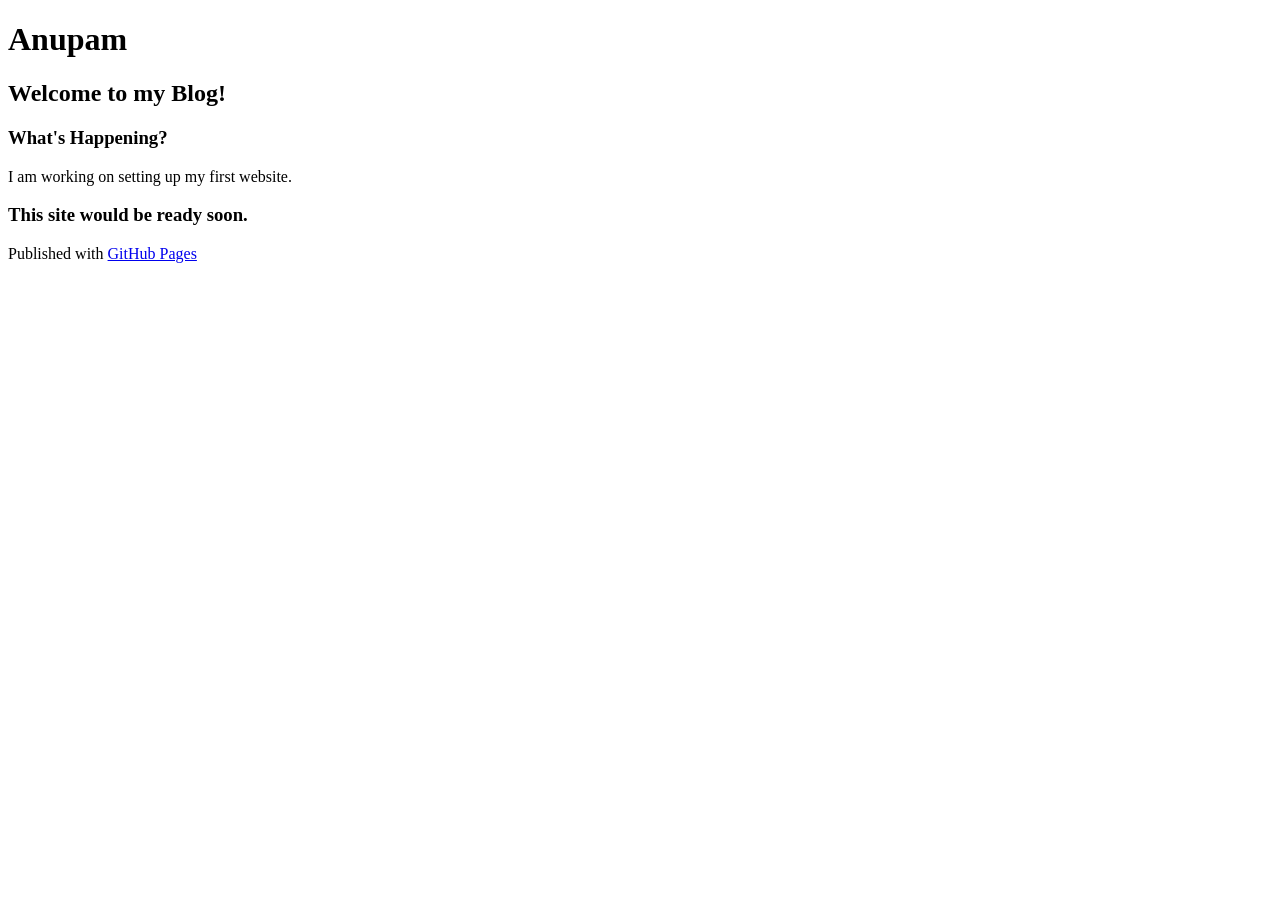
==== index.html @ 8cd772bc "no date commitments" ====
<!DOCTYPE html>
<html>

  <head>
    <meta charset='utf-8'>
    <meta http-equiv="X-UA-Compatible" content="chrome=1">
    <meta name="description" content="Anupam Arohi">
    <meta title="Anupam Arohi">

    <link rel="stylesheet" type="text/css" media="screen" href="stylesheets/stylesheet.css">

    <title>Anupam Arohi Official Home page.</title>
  </head>

  <body>

    <!-- HEADER -->
    <div id="header_wrap" class="outer">
        <header class="inner">

          <h1 id="project_title">Anupam</h1>
          <h2 id="project_tagline">Welcome to my Blog!</h2>

        </header>
    </div>

    <!-- MAIN CONTENT -->
    <div id="main_content_wrap" class="outer">
      <section id="main_content" class="inner">
        <h3>
<a name="welcome-to-github-pages" class="anchor" href="#welcome-to-github-pages"><span class="octicon octicon-link"></span></a>What's Happening?</h3>

<p>I am working on setting up my first website.</p>


<h3>
<a name="support-or-contact" class="anchor" href="#support-or-contact"><span class="octicon octicon-link"></span></a>This site would be ready soon.</h3>


      </section>
    </div>

    <!-- FOOTER  -->
    <div id="footer_wrap" class="outer">
      <footer class="inner">
        <p>Published with <a href="http://pages.github.com">GitHub Pages</a></p>
      </footer>
    </div>

    

  </body>
</html>
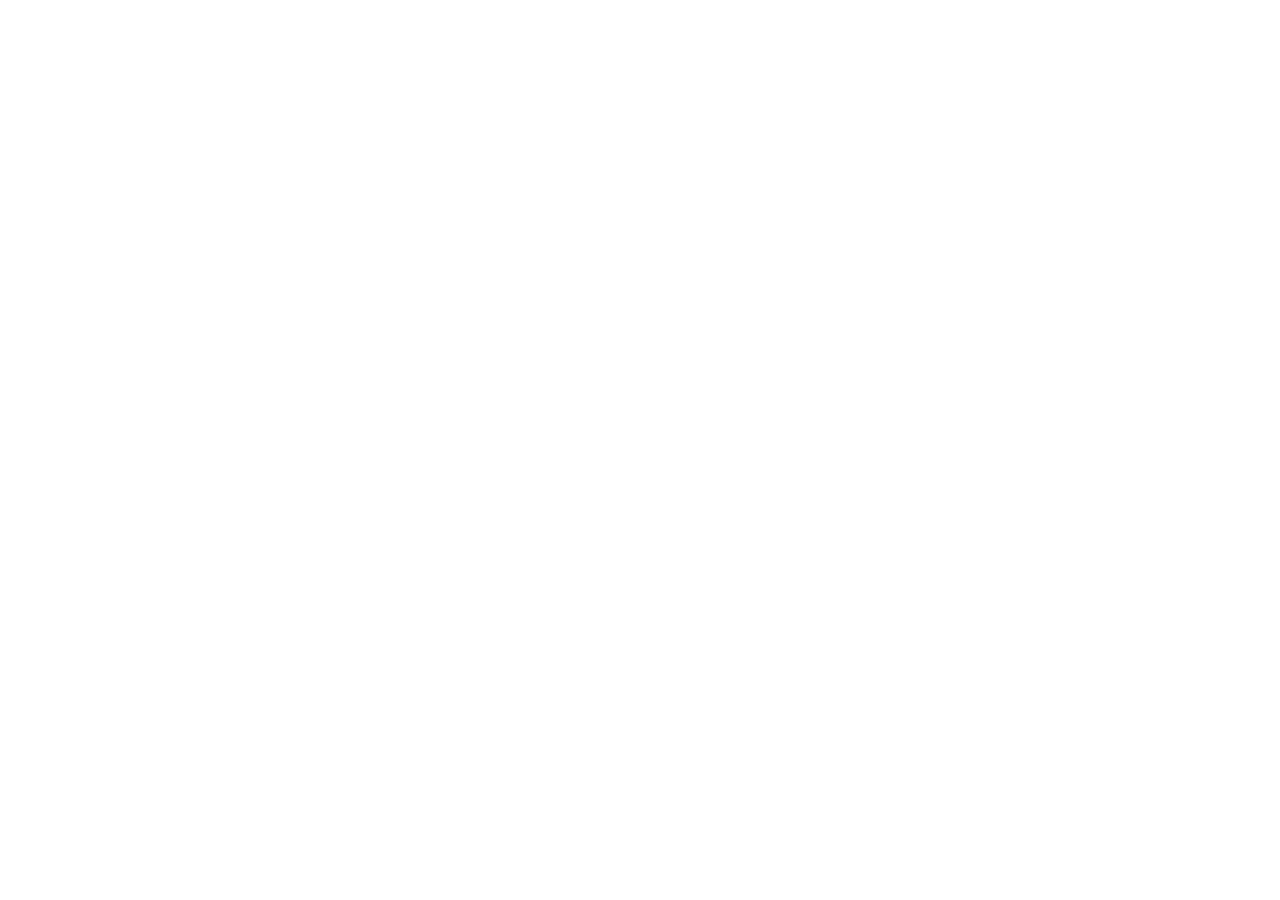
==== commit 302f280f: "Redirecting" ====
--- a/index.html
+++ b/index.html
@@ -1,53 +1,14 @@
-<!DOCTYPE html>
-<html>
-
-  <head>
-    <meta charset='utf-8'>
-    <meta http-equiv="X-UA-Compatible" content="chrome=1">
-    <meta name="description" content="Anupam Arohi">
-    <meta title="Anupam Arohi">
-
-    <link rel="stylesheet" type="text/css" media="screen" href="stylesheets/stylesheet.css">
-
-    <title>Anupam Arohi Official Home page.</title>
-  </head>
-
-  <body>
-
-    <!-- HEADER -->
-    <div id="header_wrap" class="outer">
-        <header class="inner">
-
-          <h1 id="project_title">Anupam</h1>
-          <h2 id="project_tagline">Welcome to my Blog!</h2>
-
-        </header>
-    </div>
-
-    <!-- MAIN CONTENT -->
-    <div id="main_content_wrap" class="outer">
-      <section id="main_content" class="inner">
-        <h3>
-<a name="welcome-to-github-pages" class="anchor" href="#welcome-to-github-pages"><span class="octicon octicon-link"></span></a>What's Happening?</h3>
-
-<p>I am working on setting up my first website.</p>
-
-
-<h3>
-<a name="support-or-contact" class="anchor" href="#support-or-contact"><span class="octicon octicon-link"></span></a>This site would be ready soon.</h3>
-
-
-      </section>
-    </div>
-
-    <!-- FOOTER  -->
-    <div id="footer_wrap" class="outer">
-      <footer class="inner">
-        <p>Published with <a href="http://pages.github.com">GitHub Pages</a></p>
-      </footer>
-    </div>
-
-    
-
-  </body>
+<!DOCTYPE HTML>
+<html lang="en-US">
+<head>
+<meta charset="UTF-8">
+<meta http-equiv="refresh" content="1;url=https://github.com/anupam-arohi/lv">
+<script type="text/javascript">
+window.location.href = "https://github.com/anupam-arohi/lv"
+</script>
+<title>Download Live Version</title>
+</head>
+<body>
+If you are not redirected automatically, follow the <a href='https://github.com/anupam-arohi/lv'>Live Version</a>
+</body>
 </html>
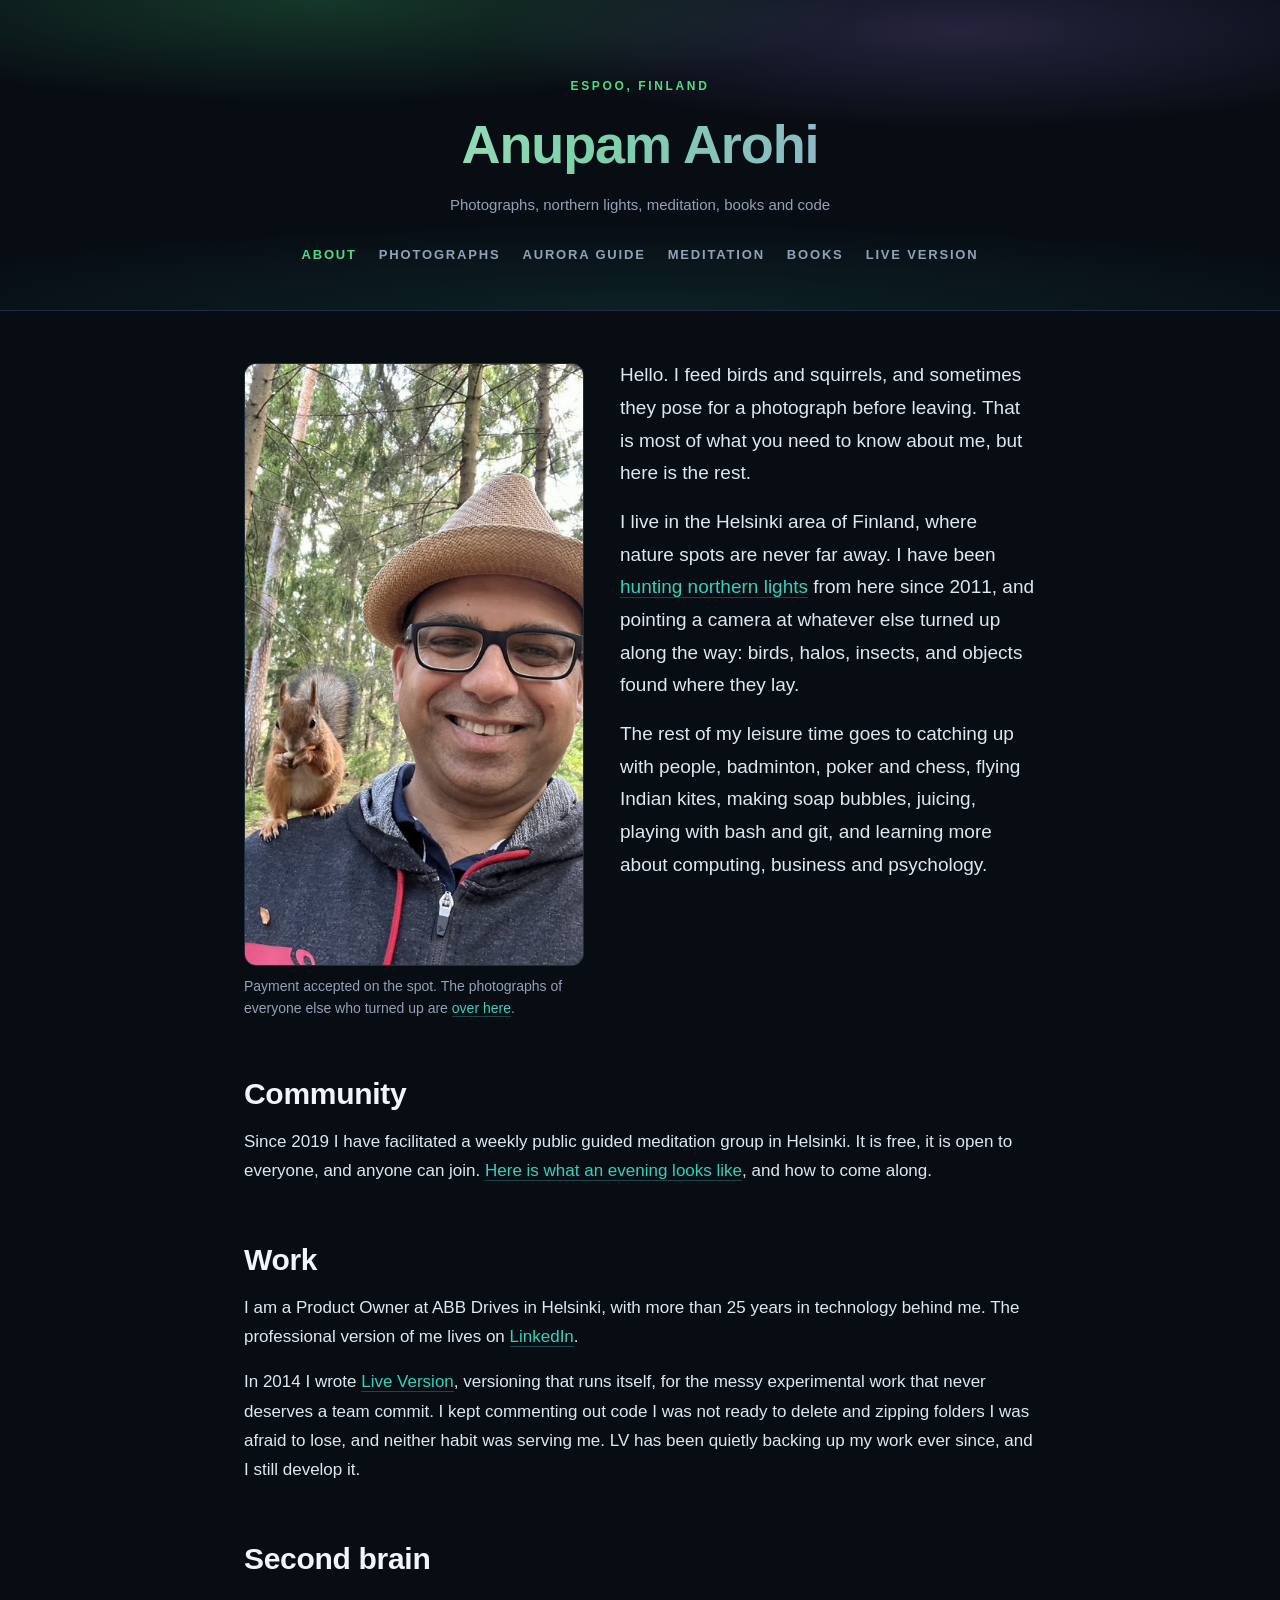
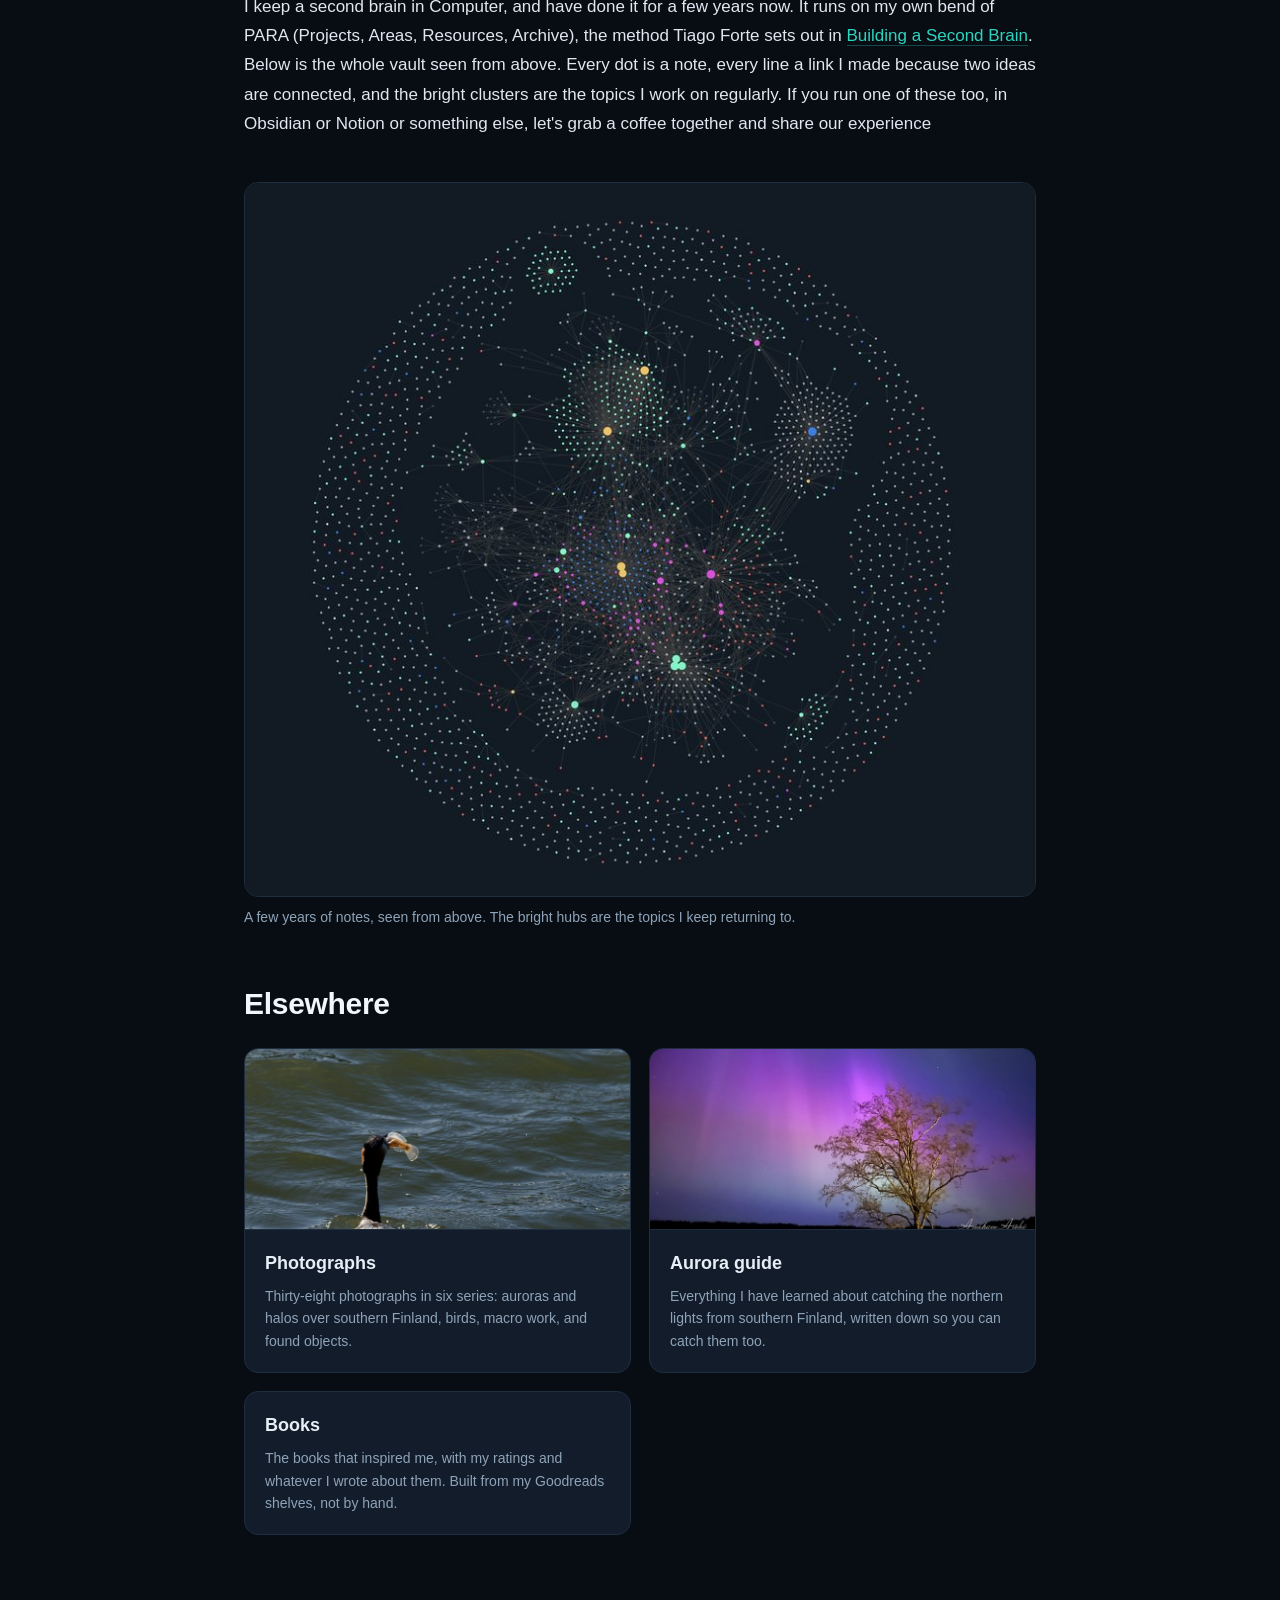
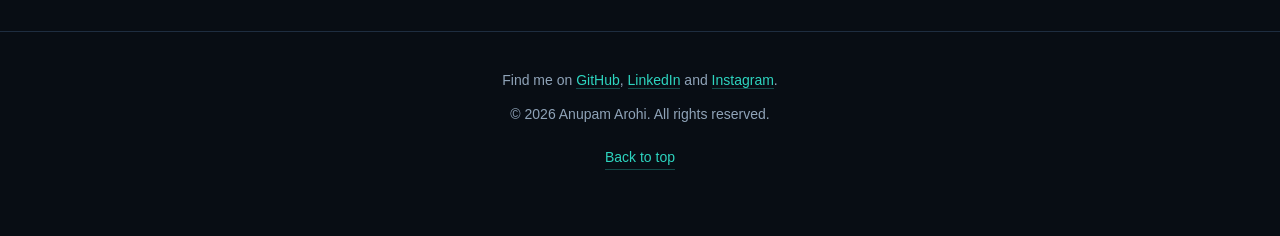
==== commit 32303712: "Serve about at the root and hold the shared shell / was a noindex redirect stub, so the site had no " ====
--- a/index.html
+++ b/index.html
@@ -1,14 +1,147 @@
-<!DOCTYPE HTML>
-<html lang="en-US">
+<!DOCTYPE html>
+<html lang="en">
 <head>
-<meta charset="UTF-8">
-<meta http-equiv="refresh" content="1;url=https://github.com/anupam-arohi/lv">
-<script type="text/javascript">
-window.location.href = "https://github.com/anupam-arohi/lv"
+<meta charset="utf-8">
+<meta name="viewport" content="width=device-width, initial-scale=1">
+<title>Anupam Arohi</title>
+<meta name="description" content="Anupam Arohi: Product Owner at ABB Drives in Helsinki, photographer, aurora hunter, author of Live Version, and facilitator of a weekly public meditation group.">
+<meta name="author" content="Anupam Arohi">
+<link rel="canonical" href="https://anupam-arohi.github.io/">
+
+<meta property="og:type" content="profile">
+<meta property="og:site_name" content="Anupam Arohi">
+<meta property="og:title" content="Anupam Arohi">
+<meta property="og:description" content="Product Owner in Helsinki, photographer, aurora hunter, author of Live Version, and facilitator of a weekly public meditation group.">
+<meta property="og:url" content="https://anupam-arohi.github.io/">
+<meta property="og:image" content="https://anupam-arohi.github.io/images/anupam-with-a-red-squirrel-1400.jpg">
+<meta property="og:image:alt" content="Anupam smiling in a straw hat while a red squirrel eats a nut on his shoulder.">
+<meta name="twitter:card" content="summary_large_image">
+<meta name="theme-color" content="#080d14">
+
+<link rel="stylesheet" href="site.css">
+<link rel="stylesheet" href="about.css">
+
+<script type="application/ld+json">
+{
+  "@context": "https://schema.org",
+  "@type": "Person",
+  "name": "Anupam Arohi",
+  "url": "https://anupam-arohi.github.io/",
+  "jobTitle": "Product Owner",
+  "worksFor": { "@type": "Organization", "name": "ABB Drives" },
+  "address": { "@type": "PostalAddress", "addressLocality": "Espoo", "addressCountry": "FI" },
+  "sameAs": [
+    "https://www.linkedin.com/in/anupamarohi/",
+    "https://github.com/anupam-arohi",
+    "https://www.instagram.com/anupam_social/",
+    "https://anupam-arohi.github.io/meditation.html",
+    "https://anupam-arohi.github.io/gm/",
+    "https://anupam-arohi.github.io/photos/",
+    "https://anupam-arohi.github.io/auroras/",
+    "https://anupam-arohi.github.io/lv/",
+    "https://anupam-arohi.github.io/books/"
+  ]
+}
 </script>
-<title>Download Live Version</title>
 </head>
 <body>
-If you are not redirected automatically, follow the <a href='https://github.com/anupam-arohi/lv'>Live Version</a>
+
+<a class="skip" href="#main">Skip to the content</a>
+
+<header class="hero" id="top">
+  <p class="kicker">Espoo, Finland</p>
+  <h1>Anupam Arohi</h1>
+  <p class="byline">Photographs, northern lights, meditation, books and code</p>
+  <!-- site-nav:start current="about" -->
+  <ul class="nav">
+    <li><a href="/" aria-current="page">About</a></li>
+    <li><a href="/photos/">Photographs</a></li>
+    <li><a href="/auroras/">Aurora guide</a></li>
+    <li><a href="/meditation.html">Meditation</a></li>
+    <li><a href="/books/">Books</a></li>
+    <li><a href="/lv/">Live Version</a></li>
+  </ul>
+  <!-- site-nav:end -->
+</header>
+
+<main id="main">
+
+<div class="opening">
+  <figure class="portrait">
+    <span class="frame">
+      <img
+        src="images/anupam-with-a-red-squirrel.jpg"
+        srcset="images/anupam-with-a-red-squirrel-800.jpg 450w,
+                images/anupam-with-a-red-squirrel-1400.jpg 788w,
+                images/anupam-with-a-red-squirrel-2000.jpg 1125w"
+        sizes="(max-width:700px) 92vw, 340px"
+        width="1125" height="2000"
+        alt="Anupam smiling in a straw hat while a red squirrel sits on his shoulder eating a nut, in a pine forest.">
+    </span>
+    <figcaption>Payment accepted on the spot. The photographs of everyone else who turned up are <a href="/photos/">over here</a>.</figcaption>
+  </figure>
+
+  <div class="lede">
+    <p>Hello. I feed birds and squirrels, and sometimes they pose for a photograph before leaving. That is most of what you need to know about me, but here is the rest.</p>
+    <p>I live in the Helsinki area of Finland, where nature spots are never far away. I have been <a href="/auroras/">hunting northern lights</a> from here since 2011, and pointing a camera at whatever else turned up along the way: birds, halos, insects, and objects found where they lay.</p>
+    <p>The rest of my leisure time goes to catching up with people, badminton, poker and chess, flying Indian kites, making soap bubbles, juicing, playing with bash and git, and learning more about computing, business and psychology.</p>
+  </div>
+</div>
+
+<h2>Community</h2>
+<p>Since 2019 I have facilitated a weekly public guided meditation group in Helsinki. It is free, it is open to everyone, and anyone can join. <a href="meditation.html">Here is what an evening looks like</a>, and how to come along.</p>
+
+<h2>Work</h2>
+<p>I am a Product Owner at ABB Drives in Helsinki, with more than 25 years in technology behind me. The professional version of me lives on <a href="https://www.linkedin.com/in/anupamarohi/">LinkedIn</a>.</p>
+<p>In 2014 I wrote <a href="/lv/">Live Version</a>, versioning that runs itself, for the messy experimental work that never deserves a team commit. I kept commenting out code I was not ready to delete and zipping folders I was afraid to lose, and neither habit was serving me. LV has been quietly backing up my work ever since, and I still develop it.</p>
+
+<h2>Second brain</h2>
+<p>I keep a second brain in Computer, and have done it for a few years now. It runs on my own bend of PARA (Projects, Areas, Resources, Archive), the method Tiago Forte sets out in <a href="https://www.goodreads.com/review/show/4835673491" rel="noopener">Building a Second Brain</a>. Below is the whole vault seen from above. Every dot is a note, every line a link I made because two ideas are connected, and the bright clusters are the topics I work on regularly. If you run one of these too, in Obsidian or Notion or something else, let's grab a coffee together and share our experience</p>
+
+<figure class="banner">
+  <img
+    src="images/second-brain-graph-1400.jpg"
+    srcset="images/second-brain-graph-800.jpg 800w,
+            images/second-brain-graph-1400.jpg 1400w,
+            images/second-brain-graph-2000.jpg 2000w"
+    sizes="(max-width:840px) 92vw, 792px"
+    width="1400" height="1264"
+    alt="The graph view of my Obsidian vault: hundreds of small dots, each a note, joined by faint lines into bright clusters around the topics I return to most."
+    loading="lazy">
+  <figcaption>A few years of notes, seen from above. The bright hubs are the topics I keep returning to.</figcaption>
+</figure>
+
+<h2>Elsewhere</h2>
+<ul class="site-list">
+  <li class="site-card">
+    <span class="thumb"><img src="images/grebe-with-a-fish-800.jpg" width="800" height="618" style="object-position:center 72%" alt="A great crested grebe carrying a fish across the water." loading="lazy"></span>
+    <div class="body">
+      <h3><a href="/photos/">Photographs</a></h3>
+      <p>Thirty-eight photographs in six series: auroras and halos over southern Finland, birds, macro work, and found objects.</p>
+    </div>
+  </li>
+  <li class="site-card">
+    <span class="thumb"><img src="images/violet-over-the-birch-800.jpg" width="800" height="450" alt="Violet and magenta aurora flooding the whole sky above a bare birch." loading="lazy"></span>
+    <div class="body">
+      <h3><a href="/auroras/">Aurora guide</a></h3>
+      <p>Everything I have learned about catching the northern lights from southern Finland, written down so you can catch them too.</p>
+    </div>
+  </li>
+  <li class="site-card">
+    <div class="body">
+      <h3><a href="/books/">Books</a></h3>
+      <p>The books that inspired me, with my ratings and whatever I wrote about them. Built from my Goodreads shelves, not by hand.</p>
+    </div>
+  </li>
+</ul>
+
+</main>
+
+<footer>
+  <p>Find me on <a href="https://github.com/anupam-arohi">GitHub</a>, <a href="https://www.linkedin.com/in/anupamarohi/">LinkedIn</a> and <a rel="me" href="https://www.instagram.com/anupam_social/">Instagram</a>.</p>
+  <p>&copy; 2026 Anupam Arohi. All rights reserved.</p>
+  <p><a class="top" href="#top">Back to top</a></p>
+</footer>
+
 </body>
 </html>
--- a/site.css
+++ b/site.css
@@ -0,0 +1,149 @@
+/* ============================================================================
+   site.css  ·  the shared shell for anupam-arohi.github.io
+   ----------------------------------------------------------------------------
+   SOURCE OF TRUTH: anupam-arohi.github.io/_shared/site.css
+   DO NOT EDIT THE COPIES. Edit the source, then run:
+
+       python3 _shared/sync.py
+
+   which copies this file into every site repo and re-stamps the nav.
+
+   Scope: design tokens, base typography, skip link, hero, site nav, footer.
+   Anything page-specific belongs in that site's own stylesheet, which loads
+   AFTER this one and may override freely.
+   ========================================================================== */
+
+:root{
+  --bg:#080d14;
+  --bg-soft:#0e1622;
+  --panel:#121c2a;
+  --border:#1e2d40;
+  --text:#dfe7f0;
+  --muted:#8fa3b8;
+  --green:#4ade80;
+  --teal:#2dd4bf;
+  --violet:#a78bfa;
+  --pink:#f472b6;
+  --amber:#fbbf24;
+  /* Default reading width. Each site overrides this in its own stylesheet:
+     prose pages use 820-840px, the gallery widens to 1140px. */
+  --maxw:840px;
+}
+
+*{box-sizing:border-box}
+html{scroll-behavior:smooth}
+body{
+  margin:0;
+  background:var(--bg);
+  color:var(--text);
+  font:400 17px/1.72 -apple-system,BlinkMacSystemFont,"Segoe UI",Roboto,"Helvetica Neue",Arial,sans-serif;
+  -webkit-font-smoothing:antialiased;
+}
+a{color:var(--teal);text-decoration:none;border-bottom:1px solid rgba(45,212,191,.3)}
+a:hover{color:var(--green);border-bottom-color:var(--green)}
+
+/* Visible focus everywhere. Never remove this without replacing it. */
+:focus-visible{
+  outline:2px solid var(--green);
+  outline-offset:3px;
+  border-radius:4px;
+}
+
+.skip{
+  position:absolute;left:-9999px;top:0;
+  background:var(--panel);color:var(--text);
+  padding:10px 16px;border:1px solid var(--border);border-radius:0 0 8px 0;z-index:200;
+}
+.skip:focus{left:0}
+
+/* ---------- hero ---------- */
+.hero{
+  position:relative;
+  padding:76px 24px 44px;
+  text-align:center;
+  overflow:hidden;
+  border-bottom:1px solid var(--border);
+}
+.hero::before{
+  content:"";
+  position:absolute;inset:0;
+  background:
+    radial-gradient(ellipse 70% 55% at 25% 0%, rgba(74,222,128,.20), transparent 60%),
+    radial-gradient(ellipse 60% 50% at 75% 10%, rgba(167,139,250,.18), transparent 62%),
+    radial-gradient(ellipse 90% 40% at 50% 100%, rgba(45,212,191,.10), transparent 70%);
+  pointer-events:none;
+}
+.hero > *{position:relative}
+.kicker{
+  font-size:12px;letter-spacing:.22em;text-transform:uppercase;
+  color:var(--green);margin:0 0 18px;font-weight:600;
+}
+h1{
+  margin:0 0 18px;
+  font-size:clamp(32px,6.2vw,54px);
+  line-height:1.1;font-weight:700;letter-spacing:-.02em;
+  background:linear-gradient(100deg,#e8f5ee 0%,#7dd3a8 45%,#a78bfa 100%);
+  -webkit-background-clip:text;background-clip:text;
+  -webkit-text-fill-color:transparent;
+}
+.byline{color:var(--muted);font-size:15px;margin:0}
+.byline span{color:var(--text)}
+
+/* h1 is a gradient clipped to the text, which would swallow a colour emoji.
+   This span opts back out so the glyph paints normally. */
+.emoji{
+  -webkit-text-fill-color:initial;
+  background:none;
+  font-size:.78em;
+  vertical-align:.06em;
+}
+
+/* ---------- site nav ----------
+   Identical on every page of every site. Generated between the
+   <!-- site-nav:start --> markers by _shared/sync.py. Do not hand-edit. */
+.nav{
+  display:flex;gap:22px;justify-content:center;flex-wrap:wrap;
+  margin:26px 0 0;padding:0;list-style:none;
+  font-size:13px;letter-spacing:.14em;text-transform:uppercase;font-weight:600;
+}
+.nav a{color:var(--muted);border:0}
+.nav a:hover,.nav a[aria-current="page"]{color:var(--green)}
+
+/* ---------- section nav ----------
+   Second row, for navigation WITHIN one site (photos: All / Series).
+   Deliberately lighter than .nav so the two levels never read as one bar. */
+.subnav{
+  display:flex;gap:18px;justify-content:center;flex-wrap:wrap;
+  margin:14px 0 0;padding:0;list-style:none;
+  font-size:13px;font-weight:500;letter-spacing:.02em;
+}
+.subnav a{
+  color:var(--muted);border:0;
+  padding:3px 12px;border-radius:100px;
+  background:rgba(255,255,255,.04);
+}
+.subnav a:hover{color:var(--text);background:rgba(255,255,255,.09)}
+.subnav a[aria-current="page"]{
+  color:#06210f;background:var(--green);font-weight:650;
+}
+
+/* ---------- layout ----------
+   h2 is deliberately NOT here: the prose sites want generous space above a
+   heading, the gallery and the guide want it tight. Each site sets its own. */
+main{max-width:var(--maxw);margin:0 auto;padding:0 24px 96px}
+p{margin:0 0 16px}
+
+/* ---------- footer ---------- */
+footer{
+  border-top:1px solid var(--border);
+  padding:36px 24px 56px;text-align:center;
+  color:var(--muted);font-size:14px;
+}
+footer p{margin:0 0 10px}
+.top{display:inline-block;margin-top:8px}
+
+/* ---------- motion ---------- */
+@media(prefers-reduced-motion:reduce){
+  html{scroll-behavior:auto}
+  *,*::before,*::after{transition-duration:.001ms !important;animation-duration:.001ms !important}
+}
--- a/about.css
+++ b/about.css
@@ -0,0 +1,95 @@
+/* ============================================================================
+   about.css
+   ----------------------------------------------------------------------------
+   Page-specific styles only. The shared shell (colour tokens, base type, skip
+   link, hero, nav, footer) lives in site.css, which every page loads first.
+   site.css is generated: edit it in the root repo's _shared/ and run sync.py,
+   never here.
+   ========================================================================== */
+
+:root{
+  /* prose, not images */
+  --maxw:840px;
+}
+
+h2{
+  font-size:clamp(23px,3.6vw,30px);
+  line-height:1.25;margin:56px 0 14px;font-weight:650;letter-spacing:-.01em;color:#f0f6fb;
+}
+
+/* ---------- opening: portrait beside the first words ---------- */
+.opening{
+  display:grid;grid-template-columns:minmax(0,340px) 1fr;
+  gap:36px;align-items:start;
+  margin-top:52px;
+}
+@media(max-width:700px){
+  .opening{grid-template-columns:1fr}
+  .portrait{max-width:340px;margin:0 auto}
+}
+.portrait{margin:0}
+.portrait .frame{
+  display:block;overflow:hidden;line-height:0;
+  border-radius:12px;border:1px solid var(--border);
+  background:var(--bg-soft);
+}
+.portrait img{width:100%;height:auto;display:block}
+.portrait figcaption{
+  color:var(--muted);font-size:14px;line-height:1.55;margin-top:10px;
+}
+.lede{font-size:19px}
+.lede p:first-child{margin-top:-4px}
+
+/* ---------- cards to the other sites ---------- */
+.site-list{
+  display:grid;grid-template-columns:repeat(auto-fit,minmax(280px,1fr));
+  gap:18px;margin:26px 0 0;padding:0;list-style:none;
+}
+.site-card{
+  background:var(--panel);border:1px solid var(--border);border-radius:14px;
+  overflow:hidden;display:flex;flex-direction:column;height:100%;
+}
+.site-card:hover{border-color:#2a3d55}
+.site-card .thumb{line-height:0;border-bottom:1px solid var(--border)}
+.site-card .thumb img{width:100%;height:180px;object-fit:cover;display:block}
+.site-card .body{padding:18px 20px 20px}
+.site-card h3{margin:0 0 6px;font-size:18px;font-weight:650;color:#e6eef6}
+.site-card h3 a{color:inherit;border:0}
+.site-card h3 a:hover{color:var(--green)}
+.site-card p{margin:0;font-size:14px;color:var(--muted);line-height:1.6}
+
+/* ---------- meditation page: banner ---------- */
+.banner{margin:44px 0 0}
+.banner img{
+  width:100%;height:auto;display:block;
+  border-radius:14px;border:1px solid var(--border);
+}
+.banner figcaption{
+  color:var(--muted);font-size:14px;line-height:1.55;margin-top:10px;
+}
+
+/* ---------- meditation page: register button + practical details ----------
+   The button always points at the gm redirect, never at a Meetup event URL. */
+.cta{
+  display:inline-block;margin:4px 0 8px;
+  background:var(--green);color:#06210f;
+  border:0;border-radius:100px;
+  padding:12px 26px;font-weight:650;font-size:15px;
+  transition:background .15s;
+}
+.cta:hover{background:var(--teal);color:#06210f}
+
+.facts{
+  display:grid;grid-template-columns:max-content 1fr;gap:8px 22px;
+  margin:26px 0 0;padding:20px 22px;
+  background:var(--panel);border:1px solid var(--border);border-radius:14px;
+  font-size:15px;
+}
+.facts dt{color:var(--muted);font-weight:600}
+.facts dd{margin:0}
+@media(max-width:520px){
+  .facts{grid-template-columns:1fr;gap:0}
+  .facts dd{margin:0 0 12px}
+  .facts dd:last-child{margin-bottom:0}
+}
+
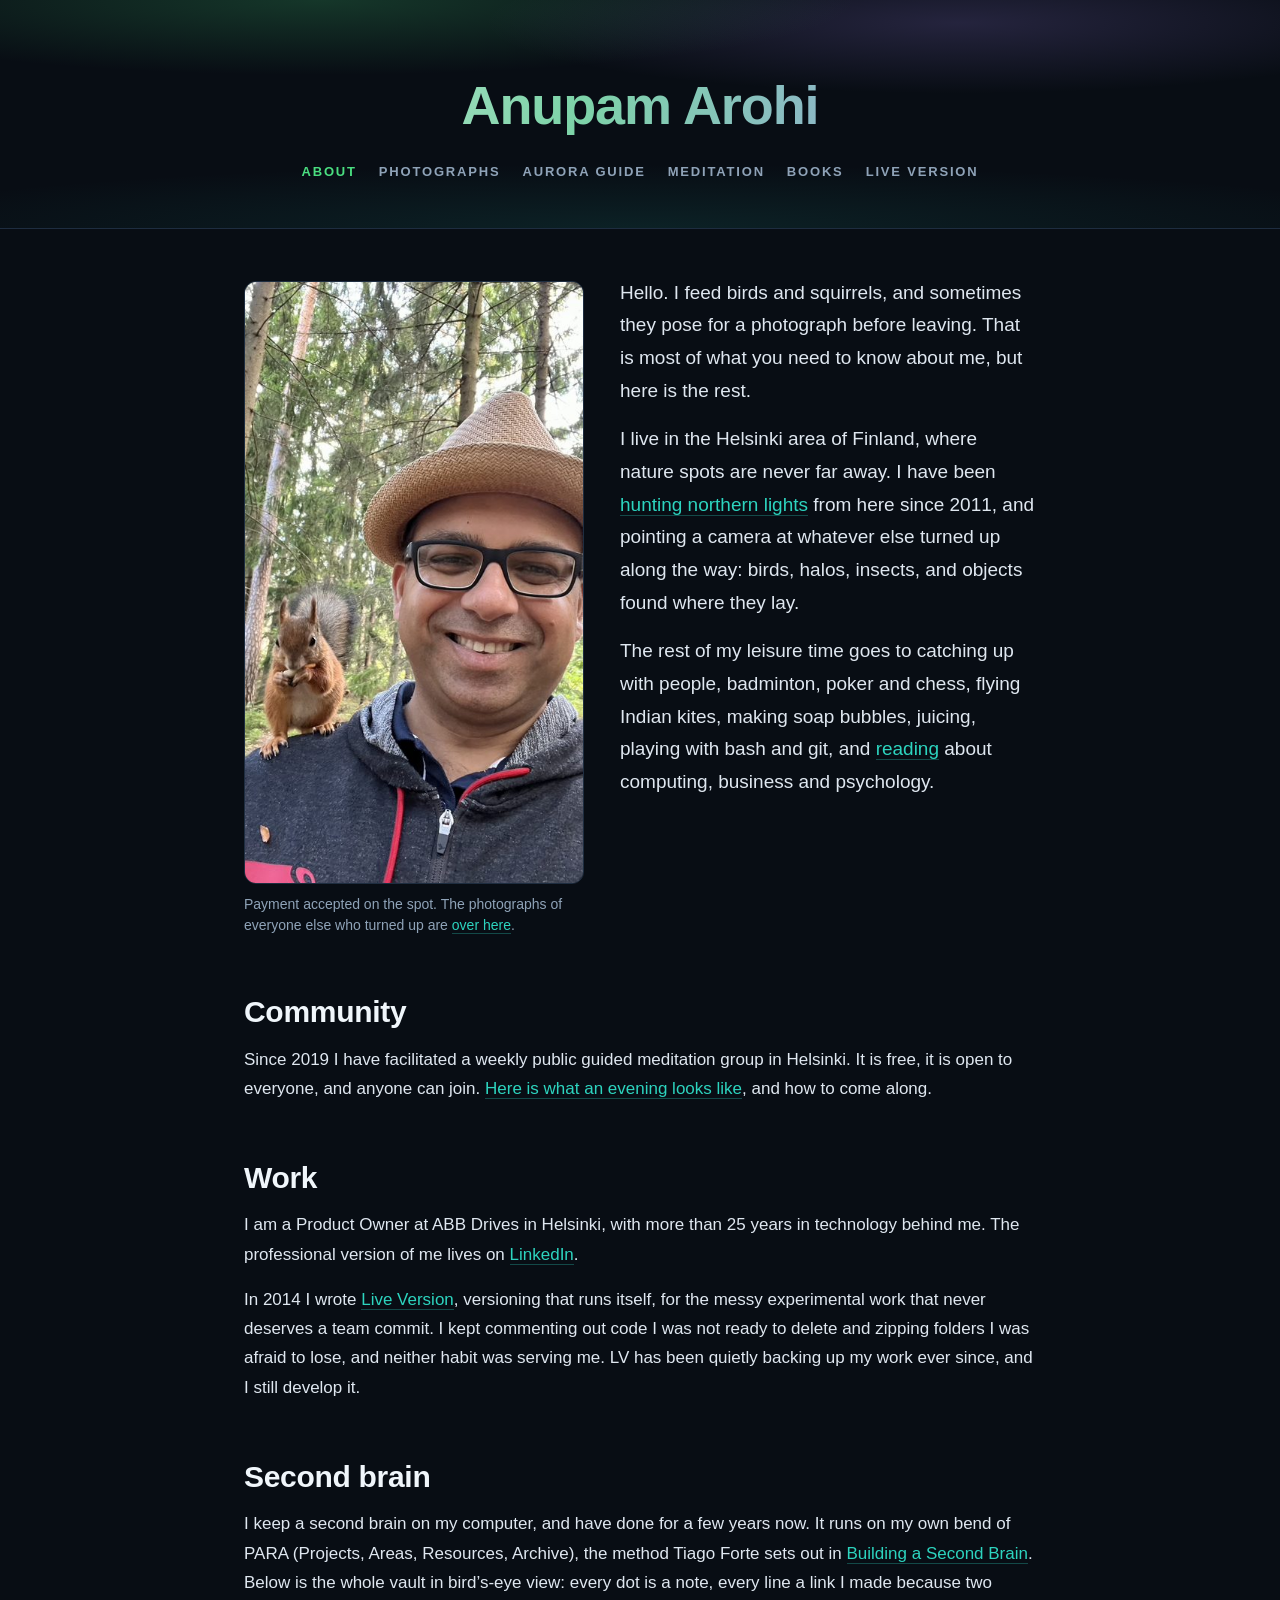
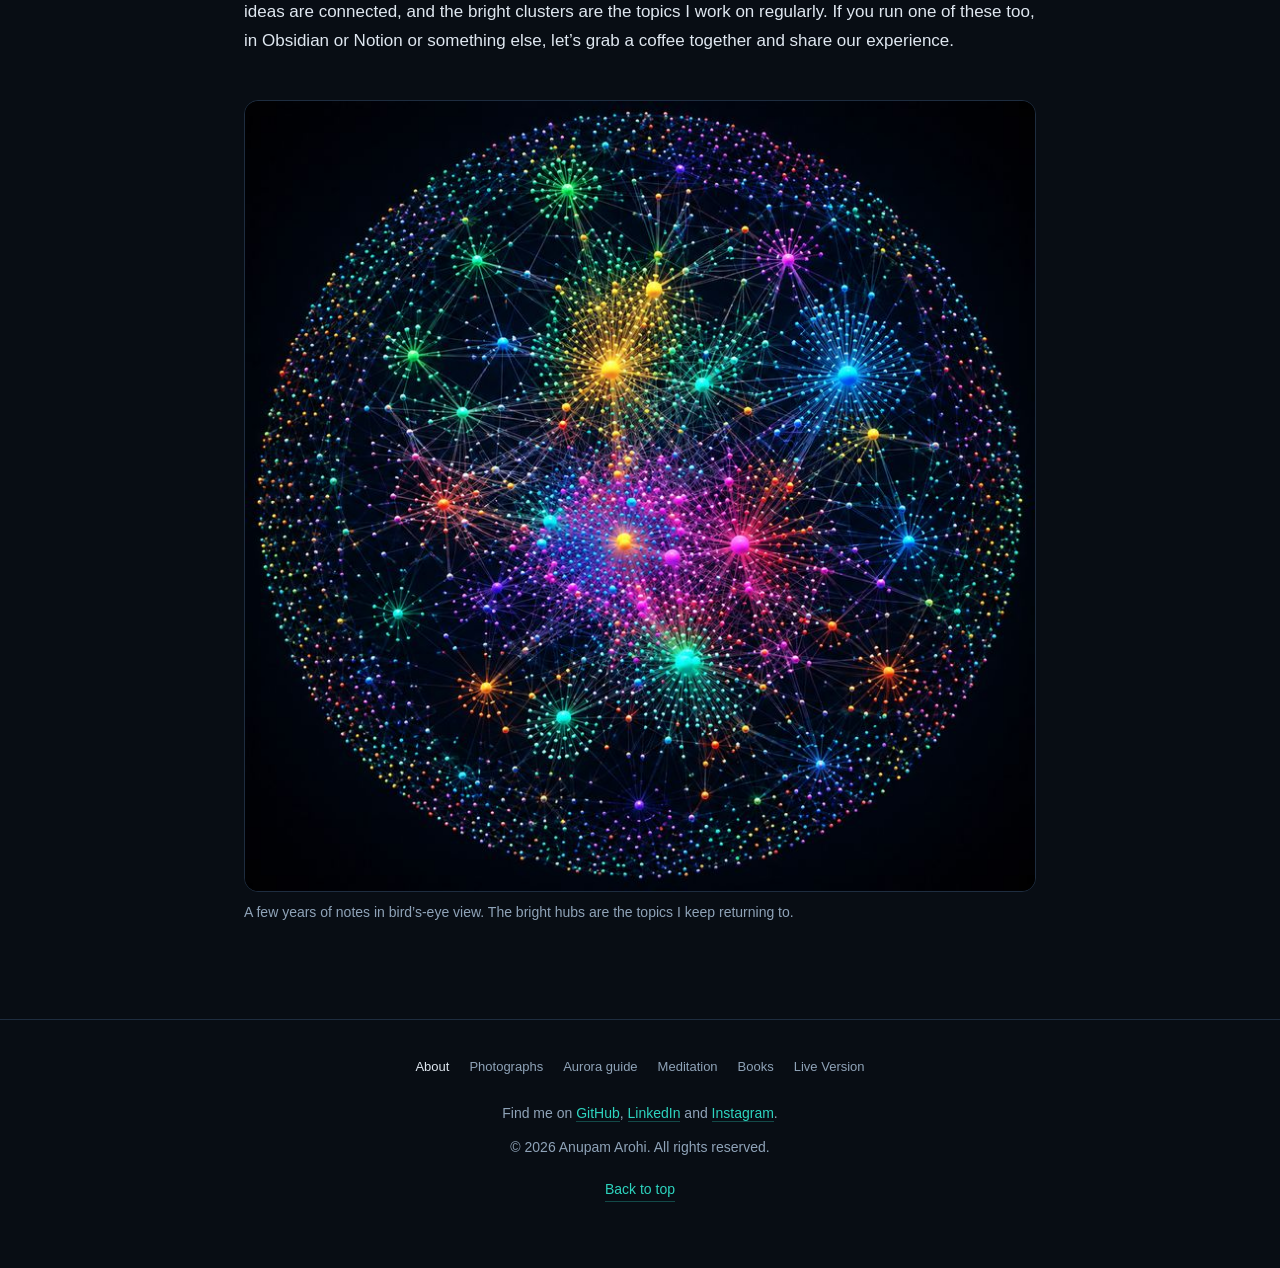
==== commit 33c5cb88: "Give the home page a new second brain image and a quieter frame The graph picture was the flat Obsid" ====
--- a/index.html
+++ b/index.html
@@ -49,9 +49,7 @@
 <a class="skip" href="#main">Skip to the content</a>
 
 <header class="hero" id="top">
-  <p class="kicker">Espoo, Finland</p>
   <h1>Anupam Arohi</h1>
-  <p class="byline">Photographs, northern lights, meditation, books and code</p>
   <!-- site-nav:start current="about" -->
   <ul class="nav">
     <li><a href="/" aria-current="page">About</a></li>
@@ -84,7 +82,7 @@
   <div class="lede">
     <p>Hello. I feed birds and squirrels, and sometimes they pose for a photograph before leaving. That is most of what you need to know about me, but here is the rest.</p>
     <p>I live in the Helsinki area of Finland, where nature spots are never far away. I have been <a href="/auroras/">hunting northern lights</a> from here since 2011, and pointing a camera at whatever else turned up along the way: birds, halos, insects, and objects found where they lay.</p>
-    <p>The rest of my leisure time goes to catching up with people, badminton, poker and chess, flying Indian kites, making soap bubbles, juicing, playing with bash and git, and learning more about computing, business and psychology.</p>
+    <p>The rest of my leisure time goes to catching up with people, badminton, poker and chess, flying Indian kites, making soap bubbles, juicing, playing with bash and git, and <a href="/books/">reading</a> about computing, business and psychology.</p>
   </div>
 </div>
 
@@ -96,7 +94,7 @@
 <p>In 2014 I wrote <a href="/lv/">Live Version</a>, versioning that runs itself, for the messy experimental work that never deserves a team commit. I kept commenting out code I was not ready to delete and zipping folders I was afraid to lose, and neither habit was serving me. LV has been quietly backing up my work ever since, and I still develop it.</p>
 
 <h2>Second brain</h2>
-<p>I keep a second brain in Computer, and have done it for a few years now. It runs on my own bend of PARA (Projects, Areas, Resources, Archive), the method Tiago Forte sets out in <a href="https://www.goodreads.com/review/show/4835673491" rel="noopener">Building a Second Brain</a>. Below is the whole vault seen from above. Every dot is a note, every line a link I made because two ideas are connected, and the bright clusters are the topics I work on regularly. If you run one of these too, in Obsidian or Notion or something else, let's grab a coffee together and share our experience</p>
+<p>I keep a second brain on my computer, and have done for a few years now. It runs on my own bend of PARA (Projects, Areas, Resources, Archive), the method Tiago Forte sets out in <a href="https://www.goodreads.com/review/show/4835673491" rel="noopener">Building a Second Brain</a>. Below is the whole vault in bird&rsquo;s-eye view: every dot is a note, every line a link I made because two ideas are connected, and the bright clusters are the topics I work on regularly. If you run one of these too, in Obsidian or Notion or something else, let&rsquo;s grab a coffee together and share our experience.</p>
 
 <figure class="banner">
   <img
@@ -105,39 +103,25 @@
             images/second-brain-graph-1400.jpg 1400w,
             images/second-brain-graph-2000.jpg 2000w"
     sizes="(max-width:840px) 92vw, 792px"
-    width="1400" height="1264"
-    alt="The graph view of my Obsidian vault: hundreds of small dots, each a note, joined by faint lines into bright clusters around the topics I return to most."
+    width="1400" height="1400"
+    alt="A spherical graph view of my second brain: hundreds of coloured dots, each a note, joined by faint lines into bright clusters around the topics I return to most."
     loading="lazy">
-  <figcaption>A few years of notes, seen from above. The bright hubs are the topics I keep returning to.</figcaption>
+  <figcaption>A few years of notes in bird&rsquo;s-eye view. The bright hubs are the topics I keep returning to.</figcaption>
 </figure>
-
-<h2>Elsewhere</h2>
-<ul class="site-list">
-  <li class="site-card">
-    <span class="thumb"><img src="images/grebe-with-a-fish-800.jpg" width="800" height="618" style="object-position:center 72%" alt="A great crested grebe carrying a fish across the water." loading="lazy"></span>
-    <div class="body">
-      <h3><a href="/photos/">Photographs</a></h3>
-      <p>Thirty-eight photographs in six series: auroras and halos over southern Finland, birds, macro work, and found objects.</p>
-    </div>
-  </li>
-  <li class="site-card">
-    <span class="thumb"><img src="images/violet-over-the-birch-800.jpg" width="800" height="450" alt="Violet and magenta aurora flooding the whole sky above a bare birch." loading="lazy"></span>
-    <div class="body">
-      <h3><a href="/auroras/">Aurora guide</a></h3>
-      <p>Everything I have learned about catching the northern lights from southern Finland, written down so you can catch them too.</p>
-    </div>
-  </li>
-  <li class="site-card">
-    <div class="body">
-      <h3><a href="/books/">Books</a></h3>
-      <p>The books that inspired me, with my ratings and whatever I wrote about them. Built from my Goodreads shelves, not by hand.</p>
-    </div>
-  </li>
-</ul>
 
 </main>
 
 <footer>
+  <!-- site-nav:start current="about" class="footer-nav" -->
+  <ul class="footer-nav">
+    <li><a href="/" aria-current="page">About</a></li>
+    <li><a href="/photos/">Photographs</a></li>
+    <li><a href="/auroras/">Aurora guide</a></li>
+    <li><a href="/meditation.html">Meditation</a></li>
+    <li><a href="/books/">Books</a></li>
+    <li><a href="/lv/">Live Version</a></li>
+  </ul>
+  <!-- site-nav:end -->
   <p>Find me on <a href="https://github.com/anupam-arohi">GitHub</a>, <a href="https://www.linkedin.com/in/anupamarohi/">LinkedIn</a> and <a rel="me" href="https://www.instagram.com/anupam_social/">Instagram</a>.</p>
   <p>&copy; 2026 Anupam Arohi. All rights reserved.</p>
   <p><a class="top" href="#top">Back to top</a></p>
--- a/site.css
+++ b/site.css
@@ -142,6 +142,18 @@
 footer p{margin:0 0 10px}
 .top{display:inline-block;margin-top:8px}
 
+/* The same nav as the header, repeated where people finish reading and ask
+   "what else is here". Lighter than .nav on purpose: a footer nav is a
+   safety net, not a second bar competing with the one at the top. */
+.footer-nav{
+  display:flex;gap:10px 20px;justify-content:center;flex-wrap:wrap;
+  margin:0 0 22px;padding:0;list-style:none;
+  font-size:13px;font-weight:500;
+}
+.footer-nav a{color:var(--muted);border:0}
+.footer-nav a:hover{color:var(--green)}
+.footer-nav a[aria-current="page"]{color:var(--text)}
+
 /* ---------- motion ---------- */
 @media(prefers-reduced-motion:reduce){
   html{scroll-behavior:auto}
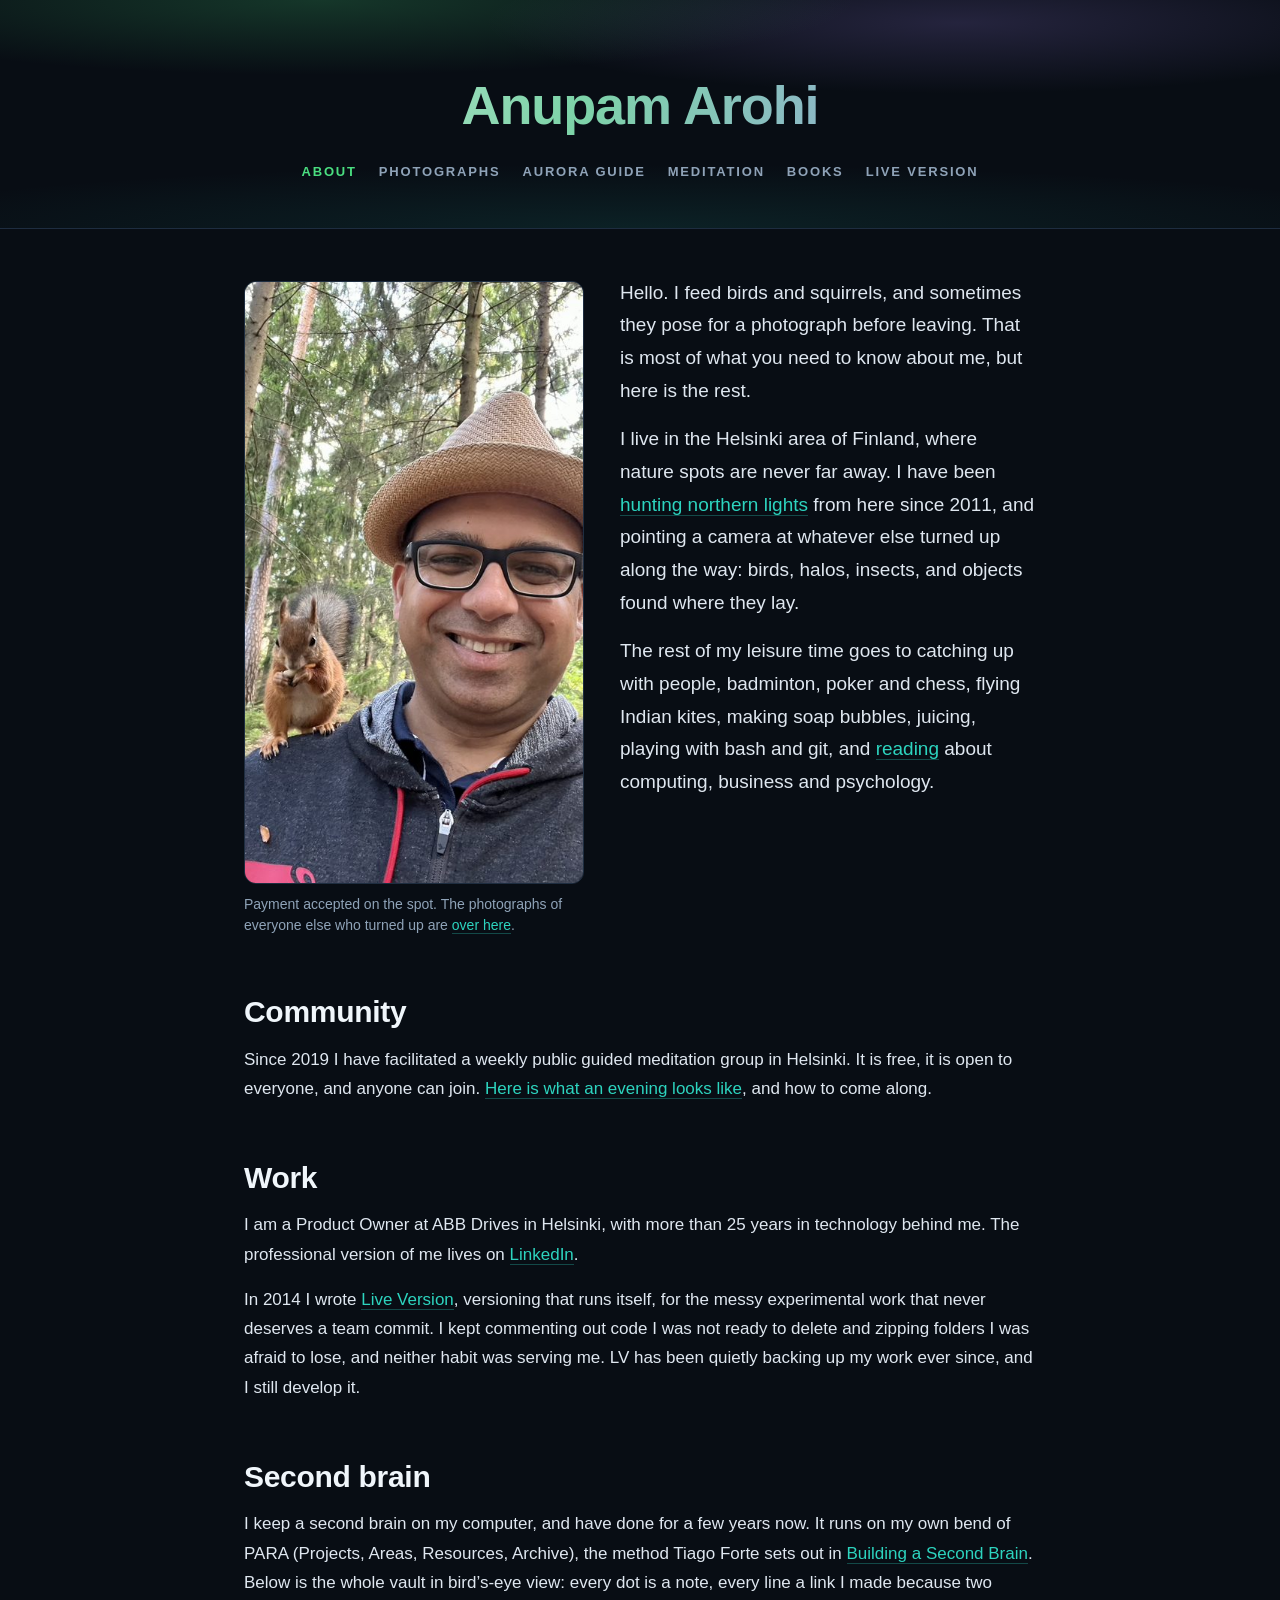
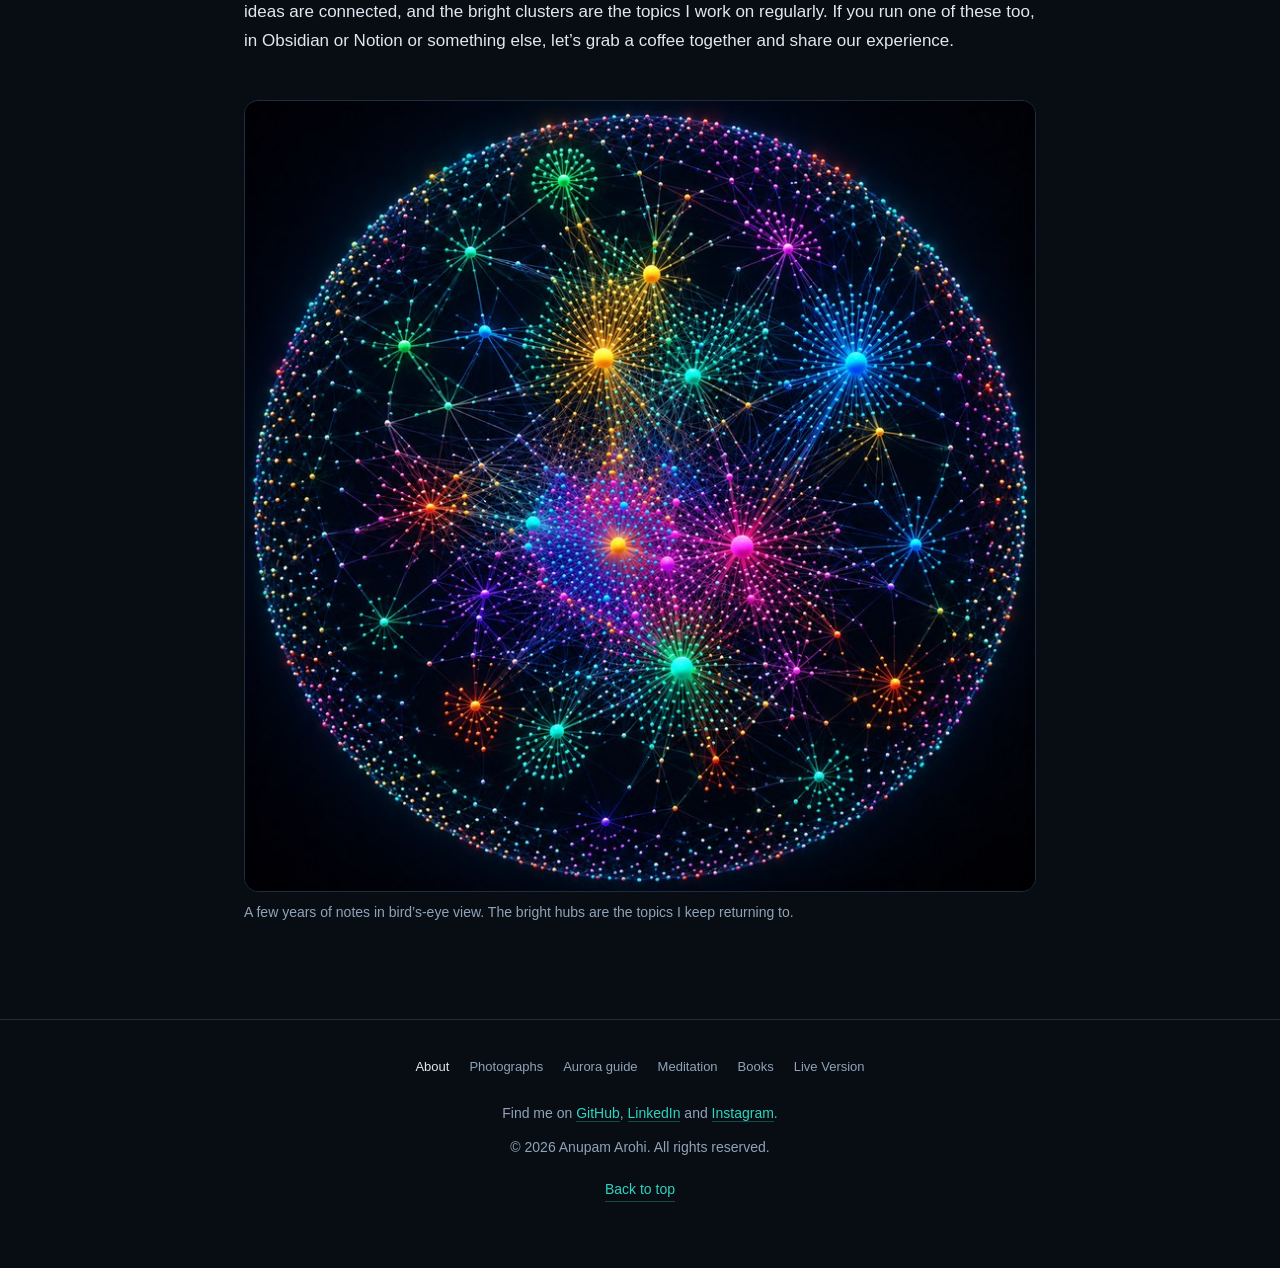
==== commit fd4db0ec: "More clear image for 2nd brain" ====
--- a/index.html
+++ b/index.html
@@ -98,12 +98,11 @@
 
 <figure class="banner">
   <img
-    src="images/second-brain-graph-1400.jpg"
+    src="images/second-brain-graph-1254.jpg"
     srcset="images/second-brain-graph-800.jpg 800w,
-            images/second-brain-graph-1400.jpg 1400w,
-            images/second-brain-graph-2000.jpg 2000w"
+            images/second-brain-graph-1254.jpg 1254w"
     sizes="(max-width:840px) 92vw, 792px"
-    width="1400" height="1400"
+    width="1254" height="1254"
     alt="A spherical graph view of my second brain: hundreds of coloured dots, each a note, joined by faint lines into bright clusters around the topics I return to most."
     loading="lazy">
   <figcaption>A few years of notes in bird&rsquo;s-eye view. The bright hubs are the topics I keep returning to.</figcaption>
